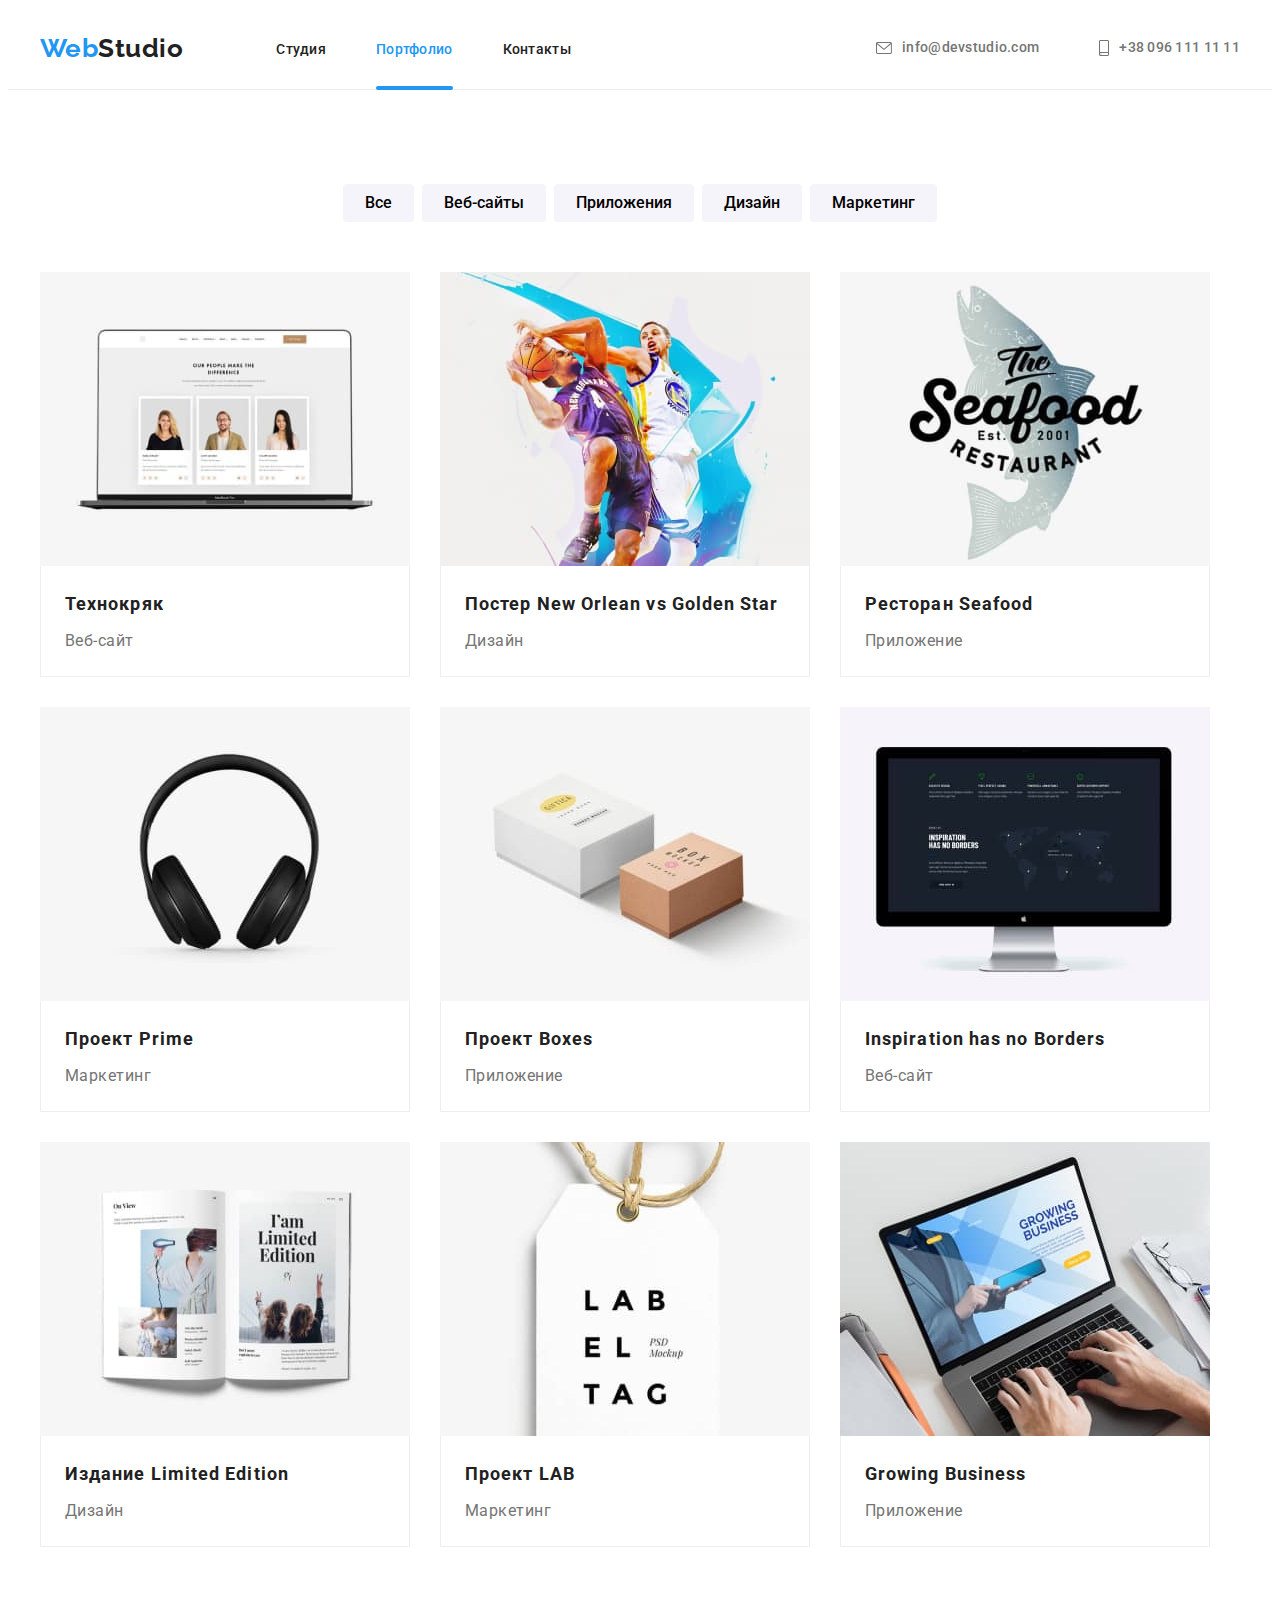
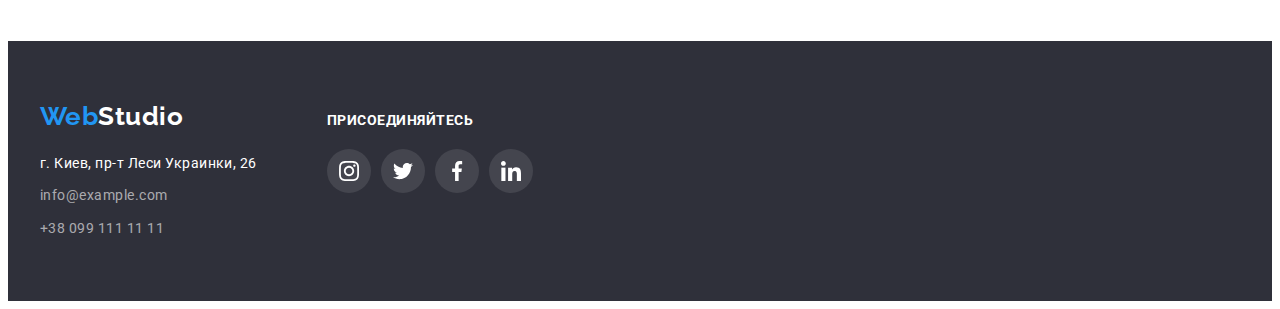
==== portfolio.html @ e8843f4b "ДЗ-6" ====
<!DOCTYPE html>
<html lang="ru">

  <head>
    <meta charset="UTF-8" />
    <meta http-equiv="X-UA-Compatible" content="IE=edge" />
    <meta name="viewport" content="width=device-width, initial-scale=1.0" />
    <title>WebStudio</title>
    <link 
      rel="stylesheet" 
      href="https://cdnjs.cloudflare.com/ajax/libs/modern-normalize/1.0.0/modern-normalize.min.css" integrity="sha512-ISS7cAi1PEhQ8jnbJpJZMd29NlhNj4AWYyLOSp2CE/CsHxTCu+r+t0D2yoJudVrd0/8fTVPUVDzY5Tvli75u/g==" crossorigin="anonymous" referrerpolicy="no-referrer" />
    <link rel="preconnect" href="https://fonts.gstatic.com" />
    <link
      href="https://fonts.googleapis.com/css2?family=Raleway:wght@700&family=Roboto:wght@400;500;700;900&display=swap"
      rel="stylesheet"/>
    <link rel="stylesheet" href="./css/styles.css">
  </head>

  <body>
    <!--Header-->
    <header class="header">
      <div class="container header-container">
        <nav class="header-navigation">
          <a class="logo logo-header link" href="./index.html "><span class="logo-accent">Web</span>Studio</a>
          <ul class="navigation-menu list">
            <li class="navigation-menu-item">
              <a class="link" href="./index.html">Студия</a>
            </li>
            <li class="navigation-menu-item">
              <a class="current link" href="./portfolio.html">Портфолио</a>
            </li>
            <li class="navigation-menu-item">
              <a class="link" href="">Контакты</a>
            </li>
          </ul>
        </nav>
        <ul class="contacts list">
          <li class="contacts-item">
            <a class="contacts-item-link link" href="mailto:info@devstudio.com">
              <svg width="16" height="12" class="header-icon">
                <use href="./images/icons.svg#icon-envelope"></use>
              </svg>
              info@devstudio.com
            </a>
          </li>
          <li class="contacts-item">
            <a class="contacts-item-link link" href="tel:+380961111111">
              <svg width="10" height="16" class="header-icon">
                <use href="./images/icons.svg#icon-smartphone"></use>
              </svg>
              +38 096 111 11 11
            </a>
          </li>
        </ul>
      </div>
    </header>

    <main>
      <section class="section">
        <div class="container">
          <h1 class="visually-hidden">Portfolio menu</h1>
          <ul class="filter-menu list">
            <li class="filter-item">
              <button class="portfolio-btn" type="button">Все</button>
            </li>
            <li class="filter-item">
              <button class="portfolio-btn" type="button">Веб-сайты</button>
            </li>
            <li class="filter-item">
              <button class="portfolio-btn" type="button">Приложения</button>
            </li>
            <li class="filter-item">
              <button class="portfolio-btn" type="button">Дизайн</button>
            </li>
            <li class="filter-item">
              <button class="portfolio-btn" type="button">Маркетинг</button>
            </li>
          </ul>

          <ul class="gallery list">
            <li class="gallery-item">
              <a class="gallery-list-link-wrapper link" href="">
                <div class="gallery-list-img-wrapper">
                  <img src="./images/portfolio-page/portfolio-menu-img.jpg" alt="макбук с сайтом" width="370" height="294">
                  <p class="overlay-portfolio">Технокряк это современная площадка распространения коронавируса. Компании используют эту платформу для цифрового шпионажа и атак на защищённые сервера конкурентов.</p>
                </div>
                <div class="gallery-item-content">
                  <h2 class="gallery-title">Технокряк</h2>
                  <p class="gallery-description">Веб-сайт</p>
                </div>
              </a>
            </li>
            <li class="gallery-item">
              <a class="gallery-list-link-wrapper link" href="">
                <div class="gallery-list-img-wrapper">
                  <img src="./images/portfolio-page/portfolio-menu-img-1.jpg" alt="баскетболисты" width="370" height="294">
                  <p class="overlay-portfolio">Технокряк это современная площадка распространения коронавируса. Компании используют эту платформу для цифрового шпионажа и атак на защищённые сервера конкурентов.</p>
                </div>
                <div class="gallery-item-content">
                  <h2 class="gallery-title">Постер <span lang="en">New Orlean vs Golden Star</span></h2>
                  <p class="gallery-description">Дизайн</p>
                </div>
              </a>
            </li>
            <li class="gallery-item"> 
              <a class="gallery-list-link-wrapper link" href="">
                <div class="gallery-list-img-wrapper">
                  <img src="./images/portfolio-page/portfolio-menu-img-2.jpg" alt="логотип ресторона" width="370" height="294">
                  <p class="overlay-portfolio">Технокряк это современная площадка распространения коронавируса. Компании используют эту платформу для цифрового шпионажа и атак на защищённые сервера конкурентов.</p>
                </div>
                <div class="gallery-item-content">
                  <h2 class="gallery-title">Ресторан <span lang="en">Seafood</span></h2>
                  <p class="gallery-description">Приложение</p>
                </div>
              </a>
            </li>
            <li class="gallery-item">
              <a class="gallery-list-link-wrapper link" href="">
                <div class="gallery-list-img-wrapper">
                  <img src="./images/portfolio-page/portfolio-menu-img-3.jpg" alt="наушники" width="370" height="294">
                  <p class="overlay-portfolio">Технокряк это современная площадка распространения коронавируса. Компании используют эту платформу для цифрового шпионажа и атак на защищённые сервера конкурентов.</p>
                </div>
                <div class="gallery-item-content">
                  <h2 class="gallery-title">Проект <span lang="en">Prime</span></h2>
                  <p class="gallery-description">Маркетинг</p>
                </div>
              </a>
            </li>
            <li class="gallery-item">
              <a class="gallery-list-link-wrapper link" href="">
                <div class="gallery-list-img-wrapper">
                  <img src="./images/portfolio-page/portfolio-menu-img-4.jpg" alt="мокап с коробками" width="370" height="294">
                  <p class="overlay-portfolio">Технокряк это современная площадка распространения коронавируса. Компании используют эту платформу для цифрового шпионажа и атак на защищённые сервера конкурентов.</p>
                </div>
                <div class="gallery-item-content">
                  <h2 class="gallery-title">Проект <span lang="en">Boxes</span></h2>
                  <p class="gallery-description">Приложение</p>
                </div>
              </a>
            </li>
            <li class="gallery-item">
              <a class="gallery-list-link-wrapper link" href="">
                <div class="gallery-list-img-wrapper">
                  <img src="./images/portfolio-page/portfolio-menu-img-5.jpg" alt="аймак" width="370" height="294">
                  <p class="overlay-portfolio">Технокряк это современная площадка распространения коронавируса. Компании используют эту платформу для цифрового шпионажа и атак на защищённые сервера конкурентов.</p>
                </div>
                <div class="gallery-item-content">
                  <h2 class="gallery-title" lang="en">Inspiration has no Borders</h2>
                  <p class="gallery-description">Веб-сайт</p>
                </div>
              </a>
            </li>
            <li class="gallery-item">
              <a class="gallery-list-link-wrapper link" href="">
                <div class="gallery-list-img-wrapper">
                  <img src="./images/portfolio-page/portfolio-menu-img-6.jpg" alt="журнал" width="370" height="294">
                  <p class="overlay-portfolio">Технокряк это современная площадка распространения коронавируса. Компании используют эту платформу для цифрового шпионажа и атак на защищённые сервера конкурентов.</p>
                </div>
                <div class="gallery-item-content">
                  <h2 class="gallery-title">Издание <span lang="en">Limited Edition</span></h2>
                  <p class="gallery-description">Дизайн</p>
                </div>
              </a>
            </li>
            <li class="gallery-item">
              <a class="gallery-list-link-wrapper link" href="">
                <div class="gallery-list-img-wrapper">
                  <img src="./images/portfolio-page/portfolio-menu-img-7.jpg" alt="мокап с биркой" width="370" height="294">
                  <p class="overlay-portfolio">Технокряк это современная площадка распространения коронавируса. Компании используют эту платформу для цифрового шпионажа и атак на защищённые сервера конкурентов.</p>
                </div>
                <div class="gallery-item-content">
                  <h2 class="gallery-title">Проект <span lang="en">LAB</span></h2>
                  <p class="gallery-description">Маркетинг</p>
                </div>
            </li>
            <li class="gallery-item">
              <a class="gallery-list-link-wrapper link" href="">
                <div class="gallery-list-img-wrapper">
                  <img src="./images/portfolio-page/portfolio-menu-img-8.jpg" alt="ноутбук с сайтом" width="370" height="294">
                  <p class="overlay-portfolio">Технокряк это современная площадка распространения коронавируса. Компании используют эту платформу для цифрового шпионажа и атак на защищённые сервера конкурентов.</p>
                </div>
                <div class="gallery-item-content">
                  <h2 class="gallery-title" lang="en">Growing Business</h2>
                  <p class="gallery-description">Приложение</p>
                </div>
              </a>
            </li>
          </ul>
        </div>
      </section>
    </main>

    <footer>
      <!--Footer-->
        <div class="footer-container container">
          <div class="footer-contacts-block">
            <a class="logo link" href=""><span class="logo-accent">Web</span><span class="logo-footer">Studio</span></a>
            <address>
              <ul class="footer-contacts list link">
                <li class="footer-contacts-item">
                  <a class="footer-map-link link" href="https://goo.gl/maps/vyTCDzWnWzaWJ4Vd6" target="_blank" rel="noopener noreferrer">г. Киев, пр-т Леси Украинки, 26</a>
                </li>
                <li class="footer-contacts-item">
                  <a class="footer-contacts-link link" href="mailto:info@example.com">info@example.com</a>
                </li>
                <li class="footer-contacts-item">
                  <a class="footer-contacts-link link" href="tel:+380991111111">+38 099 111 11 11</a>
                </li>
              </ul>
            </address>
          </div>
          <div class="footer-icons">
            <h3 class="description-title footer-description">присоединяйтесь</h3>
            <ul class="footer-social-list list">
              <li class="footer-list-item">
                <a href="" class="footer-list-link link">
                  <svg width="20" height="20" class="footer-list-icon">
                    <use href="./images/icons.svg#icon-instagram"></use>
                  </svg>
                </a>
              </li>
              <li class="footer-list-item">
                <a href="" class="footer-list-link link">
                  <svg width="20" height="20" class="footer-list-icon">
                    <use href="./images/icons.svg#icon-twitter"></use>
                  </svg>
                </a>
              <li class="footer-list-item">
                <a href="" class="footer-list-link link">
                  <svg width="20" height="20" class="footer-list-icon">
                    <use href="./images/icons.svg#icon-facebook"></use>
                  </svg>
                </a>
              </li>
              <li class="footer-list-item">
                <a href="" class="footer-list-link link">
                  <svg width="20" height="20" class="footer-list-icon">
                    <use href="./images/icons.svg#icon-linkedin"></use>
                  </svg>
                </a>
              </li>
            </ul>
          </div>
        </div>
    </footer>
  </body>
</html>
---- css/styles.css ----
/* кастомные свойства */
:root {
  --main-font: Roboto, sans-serif;
  --secondary-font: Raleway, sans-serif;
  --accent-color: #2196f3;
  --main-color: #212121;
  --secondary-color: #ffffff;
  --third-color: #757575;
  --main-background-color: #2f303a;
  --secondary-background-color: #f5f4fa;
}

/* сброс в тексте */
h1,
h2,
h3,
h4,
h5,
h6,
p {
  margin-top: 0;
  margin-bottom: 0;
}

/* сброс в списках */
ul,
ol {
  margin-top: 0;
  margin-bottom: 0;
  padding-left: 0;
}

/* переопределение изображений */
img {
  display: block;
}

/* убрать точки со списков */
.list {
  list-style: none;
}

/* убрать подчёркивание у ссылки */
.link {
  text-decoration: none;
}

.section {
  padding-top: 94px;
  padding-bottom: 94px;
}

.container {
  width: 1200px;
  padding-left: 15px;
  padding-right: 15px;
  margin: 0 auto;
}

.visually-hidden {
  position: absolute;
  width: 1px;
  height: 1px;
  margin: -1px;
  border: 0;
  padding: 0;

  white-space: nowrap;
  clip-path: inset(100%);
  clip: rect(0 0 0 0);
  overflow: hidden;
}

/* наследование */
body {
  font-family: var(--main-font);
  color: var(--main-color);
  letter-spacing: 0.03em;
}

/* ==== COMPONENTS ==== */
.logo {
  font-family: var(--secondary-font);
  font-weight: 700;
  font-size: 26px;
  line-height: 1.19;

  color: var(--main-color);
}

.logo-accent {
  color: var(--accent-color);
}

.logo-footer {
  color: var(--secondary-color);
}

.suptitle {
  font-weight: 700;
  font-size: 36px;
  line-height: 1.167;
  text-align: center;

  color: var(--main-color);
  margin-bottom: 50px;
}

.social-list {
  display: flex;
  justify-content: space-between;
}

.social-list-link {
  display: flex;
  align-items: center;
  justify-content: center;
  width: 44px;
  height: 44px;
  background-color: var(--secondary-color);
  border-radius: 50%;
  transition: background-color 250ms cubic-bezier(0.4, 0, 0.2, 1);
}

.social-list-link:hover,
.social-list-link:focus {
  background-color: var(--accent-color);
}

.social-list-icon {
  fill: #AFB1B8;
  transition: fill 250ms cubic-bezier(0.4, 0, 0.2, 1);
}

.social-list-link:hover .social-list-icon,
.social-list-link:focus .social-list-icon {
  fill: #FFFFFF;
}

address {
  font-style: normal;
}
/* ==== END COMPONENTS ==== */

/* ==== HEADER ==== */

.header {
  padding-top: 25px;
  padding-bottom: 25px;
  border-bottom: 1px solid #ececec;
}

.header-container,
.header-navigation,
.navigation-menu {
  display: flex;
  align-items: center;
  justify-content: space-between;
}

.logo-header {
  margin-right: 93px;
}

.navigation-menu-item .link {
  padding-top: 32px;
  padding-bottom: 32px;
}

.navigation-menu-item:not(:last-child) {
  margin-right: 50px;
}

.navigation-menu .link.current {
  position: relative;
  color: var(--accent-color);
}

.navigation-menu-item .current::after {
  position: absolute;
  left: 0;
  bottom: -1px;
  display: block;
  content: '';
  width: 100%;
  height: 4px;
  background-color: var(--accent-color);
  border-radius: 2px;
}

.navigation-menu .link{
  font-weight: 500;
  font-size: 14px;
  line-height: 1.14;
  letter-spacing: 0.02em;

  color: var(--main-color);
  transition: color 250ms cubic-bezier(0.4, 0, 0.2, 1);
}

.navigation-menu-item .link:hover,
.navigation-menu-item .link:focus {
  color: var(--accent-color);
}

.contacts {
  display: flex;
  align-items: center;
}

.contacts-item {
  display: flex;
  align-items: center;
}

.contacts-item-link {
  display: inline-flex;
  align-items: center;
  color: inherit;
  font-weight: 500;
  font-size: 14px;
  line-height: 1.14;
  letter-spacing: 0.02em;

  color: var(--third-color);
  margin-left: 10px;
  transition: color 250ms cubic-bezier(0.4, 0, 0.2, 1);
}

.contacts-item-link:hover,
.contacts-item-link:focus {
  color: var(--accent-color);
}

.header-icon {
  fill: currentColor;
  margin-right: 10px;
  transition: fill 250ms cubic-bezier(0.4, 0, 0.2, 1);
}

.contacts-item:not(:last-child) {
  margin-right: 50px;
}
/* ==== END HEADER ==== */

/* ==== HERO ==== */
.hero-section {
  max-width: 1600px;
  height: 600px;
  padding: 200px 0;
  margin: 0 auto;
  background-color: #C4C4C4;;
  background-image: linear-gradient(
    rgba(47, 48, 58, 0.4),
    rgba(47, 48, 58, 0.4)), 
    url(../images/main-page/bg.jpg);
  background-repeat: no-repeat;
  background-position: center;
  background-size: cover;
  text-align: center;
}

.hero-title {
  width: 696px;
  font-weight: 900;
  font-size: 44px;
  line-height: 1.36;
  text-align: center;
  letter-spacing: 0.06em;
  text-transform: uppercase;

  color: var(--secondary-color);
  margin: 0 auto 30px ;
}

.modal-btn {
  box-shadow: 0px 4px 4px rgba(0, 0, 0, 0.15);
  border: none;
  border-radius: 4px;
  font-weight: 700;
  font-size: 16px;
  line-height: 1.87;
  letter-spacing: 0.06em;

  color: var(--secondary-color);
  background-color: var(--accent-color);
  cursor: pointer;
  padding: 10px 32px;
  transition: background-color 250ms cubic-bezier(0.4, 0, 0.2, 1),
  box-shadow 250ms cubic-bezier(0.4, 0, 0.2, 1);
}

.modal-btn:hover,
.modal-btn:focus {
  background-color: #188ce8;
}
/* ==== END HERO ==== */

/* ==== MAIN ==== */

/* ==== Our advantages section ==== */
.advantages-section {
  padding-top: 94px;
}

.advantages-contant {
  display: flex;
  align-items: center;
  justify-content: center;
  height: 120px;
  background-color: #F5F4FA;
  border-radius: 4px;
  margin-bottom: 30px;
}

.advantages {
  display: flex;
  flex-wrap: wrap;
  margin-left: -30px;
  margin-top: -30px;
}

.advantages-item {
  flex-basis: calc((100% - 120px) / 4);
  margin-left: 30px;
  margin-top: 30px;
}

.description-title {
  font-weight: 700;
  font-size: 14px;
  line-height: 1.14;
  text-transform: uppercase;
  margin-bottom: 10px;
}

.description {
  font-size: 14px;
  line-height: 1.71;

  color: var(--third-color);
}
/* ==== END Our advantages section ==== */

/* ==== Work skills galery ==== */
.skills-gallery {
  display: flex;
  flex-wrap: wrap;
  margin-left: -30px;
  margin-top: -30px;
}

.skills-gallery-item {
  position: relative;
  flex-basis: calc((100% - 90px) / 3);
  margin-left: 30px;
  margin-top: 30px;
}

.skills-gallery-title {
  position: absolute;
  bottom: 0;
  left: 0;
  width: 100%;

  padding-top: 27px;
  padding-bottom: 27px;

  font-size: 14px;
  line-height: 1.14;
  text-align: center;
  text-transform: uppercase;
  color: var(--secondary-color);
  background: rgba(47, 48, 58, 0.8);
}
/* ==== END Work skills galery ==== */

/* ==== Our team section ==== */
.team-section {
  background-color: var(--secondary-background-color);
}

.team {
  display: flex;
  flex-wrap: wrap;
  margin-left: -30px;
  margin-top: -30px;

}

.team-item {
  flex-basis: calc((100% - 120px) / 4);
  margin-left: 30px;
  margin-top: 30px;
  background-color: #fff;
  box-shadow: 
    0px 1px 3px rgba(0, 0, 0, 0.12),
    0px 1px 1px rgba(0, 0, 0, 0.14),
    0px 2px 1px rgba(0, 0, 0, 0.2);
  border-radius: 0px 0px 4px 4px;
}

.team-item-contant {
  padding: 30px 32px;
}

.team-title {
  font-weight: 500;
  font-size: 16px;
  line-height: 1.19;
  text-align: center;
  margin-bottom: 10px;
}

.team-description {
  font-size: 16px;
  line-height: 1.19;
  text-align: center;

  color: var(--third-color);
  margin-bottom: 16px;
}
/* ==== END Our team section ==== */

/* ==== Regular customers section ==== */

.customers-list-link {
  display: flex;
  justify-content: center;
  align-items: center;
  border: 1px solid #AFB1B8;
  border-radius: 4px;
  width: 170px;
  height: 92px;
  fill: #AFB1B8;
  transition: border 250ms cubic-bezier(0.4, 0, 0.2, 1),
  fill 250ms cubic-bezier(0.4, 0, 0.2, 1);
}

.customers {
  display: flex;
  flex-wrap: wrap;
  margin-left: -30px;
  margin-top: -30px;
}

.customers-item {
  flex-basis: calc((100% - 180px) / 6);
  margin-left: 30px;
  margin-top: 30px;
}

.customers-list-link:hover,
.customers-list-link:focus {
  border-color: var(--accent-color);
  fill: var(--accent-color);
}

/* ==== END Regular customers section ==== */

/* ==== FOOTER ==== */
footer {
  background-color: var(--main-background-color);
  padding-top: 60px;
  padding-bottom: 60px;
}

.footer-container {
  display: flex;
  align-items: baseline;
}

.footer-contacts-block {
  margin-right: 70px;
}

address {
  margin-top: 20px;
}

.footer-contacts-item:not(:last-child) {
  margin-bottom: 9px;
}

.footer-social-list {
  display: flex;
}

.footer-map-link {
  font-weight: 400;
  font-size: 14px;
  line-height: 1.71;
  color: #ffffff;
}

.footer-map-link:hover,
.footer-map-link:focus {
  color: var(--accent-color);
}

.footer-contacts-link {
  font-size: 14px;
  line-height: 1.71;
  color: rgba(255, 255, 255, 0.6);
  transition: color 250ms cubic-bezier(0.4, 0, 0.2, 1);
}

.footer-contacts-link:hover,
.footer-contacts-link:focus {
  color: var(--accent-color);
}

.footer-description {
  text-transform: uppercase;
  color: var(--secondary-color);
  margin-bottom: 20px;
}

.footer-list-item:not(:last-child) {
  margin-right: 10px;
}

.footer-list-link {
  align-items: center;
  justify-content: center;
  display: flex;
  width: 44px;
  height: 44px;
  text-decoration: none;
  fill: var(--secondary-color);
  background: rgba(255, 255, 255, 0.1);
  border-radius: 50%;
  transition: background-color 250ms cubic-bezier(0.4, 0, 0.2, 1);
}

.footer-list-link:hover,
.footer-list-link:focus {
  background-color: var(--accent-color);
}

.footer-list-icon {
  fill: var(--secondary-color);
}

/* ==== END FOOTER ==== */

/* ==== PORTFOLIO ==== */

.portfolio-btn {
  display: inline-block;
  font-family: inherit;
  font-weight: 500;
  font-size: 16px;
  line-height: 1.62;
  cursor: pointer;
  background-color: var(--secondary-background-color);
  border-radius: 4px;
  border: none;
  padding: 6px 22px;
  transition: color 250ms cubic-bezier(0.4, 0, 0.2, 1),
  background-color 250ms cubic-bezier(0.4, 0, 0.2, 1),
  box-shadow 250ms cubic-bezier(0.4, 0, 0.2, 1);
}

.portfolio-btn:hover,
.portfolio-btn:focus {
  color: var(--secondary-color);
  background-color: var(--accent-color);
  box-shadow: 
    0px 3px 1px rgba(0, 0, 0, 0.1), 
    0px 1px 2px rgba(0, 0, 0, 0.08), 
    0px 2px 2px rgba(0, 0, 0, 0.12);
}

.filter-menu {
  display: flex;
  flex-flow: row nowrap;
  justify-content: center;
  margin-bottom: 50px;
}

.filter-item:not(:first-child) {
  margin-left: 8px;
}

.gallery {
  display: flex;
  flex-wrap: wrap;
  margin-left: -30px;
  margin-top: -30px;
}

.gallery-item {
  flex-basis: calc((100% - 120px) / 4);
  margin-left: 30px;
  margin-top: 30px;
  background: #ffffff;
}

.gallery-item:hover,
.gallery-item:focus {
  box-shadow: 
    0px 1px 1px rgba(0, 0, 0, 0.12),
    0px 4px 4px rgba(0, 0, 0, 0.06),
    1px 4px 6px rgba(0, 0, 0, 0.16);
}

.gallery-list-img-wrapper {
  position: relative;
  overflow: hidden;
}

.overlay-portfolio {
  position: absolute;
  left: 0;
  bottom: 0;
  width: 100%;
  height: 100%;
  overflow: auto ;
  transform: translateY(100%);
  transition: transform 250ms cubic-bezier(0.4, 0, 0.2, 1);

  font-size: 18px;
  line-height: 1.56;
  letter-spacing: 0.03em;
  padding: 63px 24px;
  color: var(--secondary-color);
  background-color: rgba(33, 150, 243, 0.9);
}

.gallery-list-link-wrapper:hover .overlay-portfolio,
.gallery-list-link-wrapper:focus .overlay-portfolio {
  transform: translateY(0%);
}

.gallery-item-content {
  padding: 20px 24px;
  border: 1px solid #eeeeee;
  border-top: none;
}

.gallery-title {
  font-weight: 700;
  font-size: 18px;
  line-height: 2;
  letter-spacing: 0.06em;

  color: var(--main-color);
  margin-bottom: 4px;
}

.gallery-description {
  font-size: 16px;
  line-height: 1.87;

  color: var(--third-color);
}
/* ==== END PORTFOLIO ==== */

/* ==== MODAL WINDOW ==== */
.backdrop {
  position: fixed;
  top: 0;
  left: 0;
  width: 100vw;
  height: 100vh;
  background-color: rgba(0, 0, 0, 0.2);
  z-index: 100;
  opacity: 1;
  transition: opacity 250ms  cubic-bezier(0.4, 0, 0.2, 1),
              visibility 250ms  cubic-bezier(0.4, 0, 0.2, 1);
}

.is-hidden {
  opacity: 0;
  visibility: hidden;
  pointer-events: none;
}

.modal {
  position: absolute;
  top: 50%;
  left: 50%;
  opacity: 1;
  transform: translate(-50%,-50%) scale(1);
  transition: opacity 250ms  cubic-bezier(0.4, 0, 0.2, 1),
              visibility 250ms  cubic-bezier(0.4, 0, 0.2, 1);
  width: 528px;
  height: 581px;
  padding: 40px;
  background-color: var(--secondary-color);
  box-shadow: 
  0px 1px 3px rgba(0, 0, 0, 0.12), 
  0px 1px 1px rgba(0, 0, 0, 0.14), 
  0px 2px 1px rgba(0, 0, 0, 0.2);
  border-radius: 4px;
}

.modal-close-button {
  position: absolute;
  display: flex;
  align-items: center;
  justify-content: center;
  top: 8px;
  right: 8px;    
  width: 30px;
  height: 30px;
  background-color: transparent;
  border-radius: 50%;
  border: 1px solid rgba(0, 0, 0, 0.1);
  cursor: pointer;
}

.modal-close-icon {
  fill: currentColor;
  transition: fill 250ms cubic-bezier(0.4, 0, 0.2, 1);
}

.modal-close-button:hover .modal-close-icon,
.modal-close-button:focus .modal-close-icon {
  fill: var(--accent-color);
}

.modal-form {
  display: flex;
  flex-direction: column;
  width: 448px;
}

.modal-form-head {
  font-weight: 700;
  text-align: center;
  font-size: 20px;
  line-height: 1.15;
  margin-bottom: 12px;
  color: var(--main-color);
}

.modal-form-field {
  font-weight: 400;
  font-size: 12px;
  line-height: 1.16;
  letter-spacing: 0.01em;
  color: var(--third-color);

}

.modal-form-input-wrapper {
  position: relative;
  display: block;
  margin-top: 4px;
  margin-bottom: 10px;
}

.modal-form-input {
  width: 100%;
  height: 40px;
  border: 1px solid rgba(33, 33, 33, 0.2);
  border-radius: 4px;
  padding: 11px 12px 11px 42px;
  transition: border 250ms cubic-bezier(0.4, 0, 0.2, 1);
}

.modal-icon {
  position: absolute;
  top: 50%;
  left: 12px;
  transform: translateY(-50%);
  display: block;
}

.modal-form-field:focus-within .modal-form-input {
  outline: var(--accent-color);
  border: 1px solid var(--accent-color);
}

.modal-form-input:focus {
  border-color: var(--accent-color);
  outline: none;
}

.modal-form-input:focus + .modal-icon {
  fill: var(--accent-color);
}

.modal-form-message {
  height: 120px;
  width: 100%;
  border: 1px solid rgba(33, 33, 33, 0.2);
  border-radius: 4px;
  resize: none;
  padding: 12px 16px;
  margin-top: 4px;
}

.modal-form-message::placeholder {
  font-weight: 400;
  font-size: 14px;
  line-height: 1.14;
  letter-spacing: 0.01em;
  color: rgba(117, 117, 117, 0.5);
}

.modal-form-message:focus {
  outline: none;
  border-color: var(--accent-color);
}

.modal-form-checkbox-policy::before {
  display: block;
  content: "";
  width: 16px;
  height: 15px;
  border: 2px solid  var(--main-color) ;
  cursor: pointer;
  border-radius: 2px;
}

.modal-form-checkbox:checked + .modal-form-checkbox-policy::before {
  display: block;
  background-size: contain;
  border-radius: 2px;
  background: url(../images/for-sprite/icon-check.svg) no-repeat;
  border-color: var(--accent-color);
  background-color: var(--accent-color);
  position: relative;
  align-items: center;
  justify-content: center;
}

.visually-hidden-for-modal-window {
  position: absolute !important;
  width: 1px;
  height: 1px;
  margin: -1px;
  border: 0;
  padding: 0;

  white-space: nowrap;
  clip-path: inset(100%);
  clip: rect(0 0 0 0);
  overflow: hidden;
}

/* ==== END MODAL WINDOW ==== */
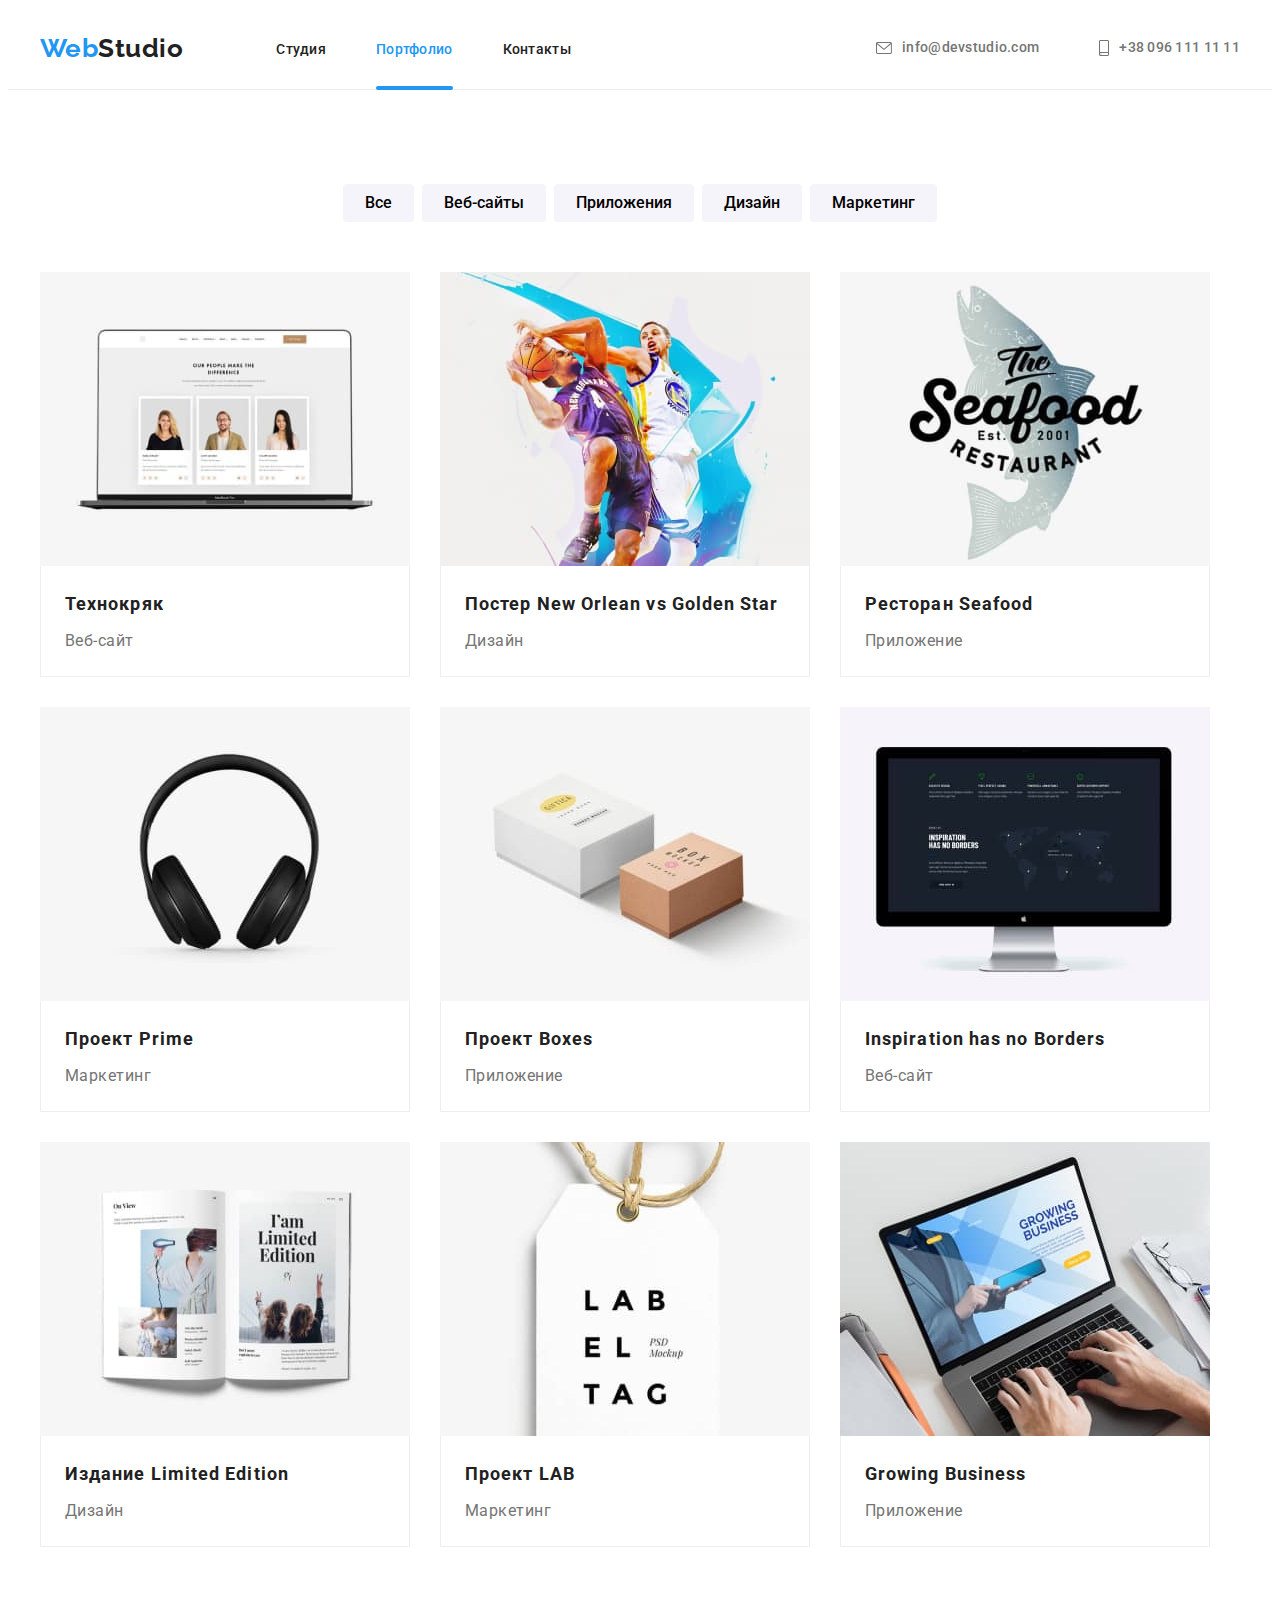
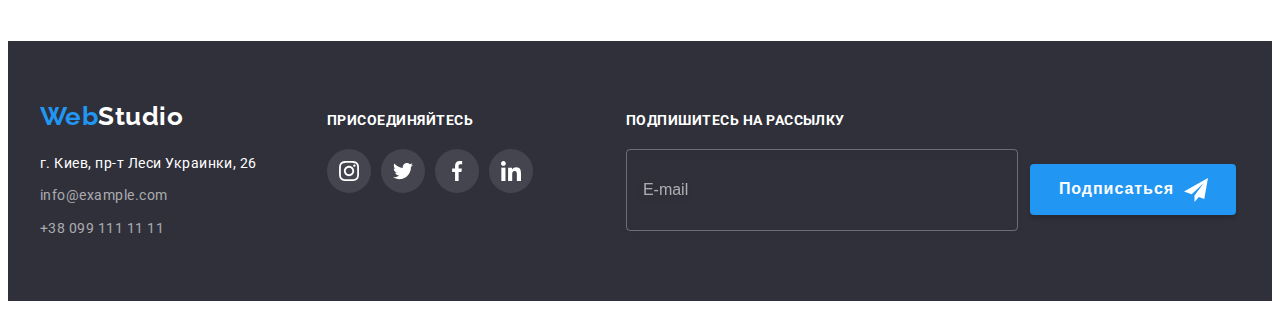
==== commit 01f91180: "ДЗ-6" ====
--- a/portfolio.html
+++ b/portfolio.html
@@ -241,6 +241,20 @@
               </li>
             </ul>
           </div>
+          <form class="footer-form" action="#" method="POST">
+            <h3 class="description-title footer-description">Подпишитесь на рассылку</h3>
+            <div class="footer-subscription">
+                <label class="subscription-label">
+                    <input class="subscription-input" type="email" name="email" placeholder="E-mail">
+                </label>
+                <button type="submit" class="subscription-button">
+                    <span class="submit-text">Подписаться</span>
+                    <svg width="24" height="24">
+                        <use href="./images/icons.svg#icon-send"></use>
+                    </svg>
+                </button>
+            </div>
+          </form>
         </div>
     </footer>
   </body>
--- a/css/styles.css
+++ b/css/styles.css
@@ -8,6 +8,8 @@
   --third-color: #757575;
   --main-background-color: #2f303a;
   --secondary-background-color: #f5f4fa;
+  --transition-duration: 250ms;
+  --transition-timing-function: cubic-bezier(0.4, 0, 0.2, 1);
 }
 
 /* сброс в тексте */
@@ -119,7 +121,7 @@
   height: 44px;
   background-color: var(--secondary-color);
   border-radius: 50%;
-  transition: background-color 250ms cubic-bezier(0.4, 0, 0.2, 1);
+  transition: background-color var(--transition-duration) var(--transition-timing-function);
 }
 
 .social-list-link:hover,
@@ -129,7 +131,7 @@
 
 .social-list-icon {
   fill: #AFB1B8;
-  transition: fill 250ms cubic-bezier(0.4, 0, 0.2, 1);
+  transition: fill var(--transition-duration) var(--transition-timing-function);
 }
 
 .social-list-link:hover .social-list-icon,
@@ -195,7 +197,7 @@
   letter-spacing: 0.02em;
 
   color: var(--main-color);
-  transition: color 250ms cubic-bezier(0.4, 0, 0.2, 1);
+  transition: color var(--transition-duration) var(--transition-timing-function);
 }
 
 .navigation-menu-item .link:hover,
@@ -224,7 +226,7 @@
 
   color: var(--third-color);
   margin-left: 10px;
-  transition: color 250ms cubic-bezier(0.4, 0, 0.2, 1);
+  transition: color var(--transition-duration) var(--transition-timing-function);
 }
 
 .contacts-item-link:hover,
@@ -235,7 +237,7 @@
 .header-icon {
   fill: currentColor;
   margin-right: 10px;
-  transition: fill 250ms cubic-bezier(0.4, 0, 0.2, 1);
+  transition: fill var(--transition-duration) var(--transition-timing-function);
 }
 
 .contacts-item:not(:last-child) {
@@ -286,8 +288,8 @@
   background-color: var(--accent-color);
   cursor: pointer;
   padding: 10px 32px;
-  transition: background-color 250ms cubic-bezier(0.4, 0, 0.2, 1),
-  box-shadow 250ms cubic-bezier(0.4, 0, 0.2, 1);
+  transition: background-color var(--transition-duration) var(--transition-timing-function),
+  box-shadow var(--transition-duration) var(--transition-timing-function);
 }
 
 .modal-btn:hover,
@@ -433,8 +435,8 @@
   width: 170px;
   height: 92px;
   fill: #AFB1B8;
-  transition: border 250ms cubic-bezier(0.4, 0, 0.2, 1),
-  fill 250ms cubic-bezier(0.4, 0, 0.2, 1);
+  transition: border var(--transition-duration) var(--transition-timing-function),
+  fill var(--transition-duration) var(--transition-timing-function);
 }
 
 .customers {
@@ -508,6 +510,10 @@
 .footer-contacts-link:hover,
 .footer-contacts-link:focus {
   color: var(--accent-color);
+}
+
+.footer-icons {
+  margin-right: 93px;
 }
 
 .footer-description {
@@ -530,7 +536,7 @@
   fill: var(--secondary-color);
   background: rgba(255, 255, 255, 0.1);
   border-radius: 50%;
-  transition: background-color 250ms cubic-bezier(0.4, 0, 0.2, 1);
+  transition: background-color var(--transition-duration) var(--transition-timing-function);
 }
 
 .footer-list-link:hover,
@@ -557,9 +563,9 @@
   border-radius: 4px;
   border: none;
   padding: 6px 22px;
-  transition: color 250ms cubic-bezier(0.4, 0, 0.2, 1),
-  background-color 250ms cubic-bezier(0.4, 0, 0.2, 1),
-  box-shadow 250ms cubic-bezier(0.4, 0, 0.2, 1);
+  transition: color var(--transition-duration) var(--transition-timing-function),
+  background-color var(--transition-duration) var(--transition-timing-function),
+  box-shadow var(--transition-duration) var(--transition-timing-function);
 }
 
 .portfolio-btn:hover,
@@ -618,7 +624,7 @@
   height: 100%;
   overflow: auto ;
   transform: translateY(100%);
-  transition: transform 250ms cubic-bezier(0.4, 0, 0.2, 1);
+  transition: transform var(--transition-duration) var(--transition-timing-function);
 
   font-size: 18px;
   line-height: 1.56;
@@ -654,6 +660,61 @@
   line-height: 1.87;
 
   color: var(--third-color);
+}
+
+.footer-form {
+  padding-top: 12px;
+}
+
+.footer-subscription {
+  display: flex;
+  align-items: center;
+}
+
+.subscription-input {
+  width: 358px;
+  height: 50px;
+  margin-right: 12px;
+  padding: 15px 16px;
+  font-size: 16px;
+  line-height: 1.25;
+  background: transparent;
+  color: var(--secondary-color);
+  border: 1px solid rgba(255, 255, 255, 0.3);
+  filter: drop-shadow(0px 4px 4px rgba(0, 0, 0, 0.15));
+  border-radius: 4px;
+}
+
+.subscription-label .subscription-input::placeholder {
+  font-size: 16px;
+  color: rgba(255, 255, 255, 0.6);
+}
+
+.subscription-button {
+  display: flex;
+  align-items: center;
+
+  padding: 10px 28px 10px 29px;
+  background-color: var(--accent-color);
+  box-shadow: 0px 4px 4px rgba(0, 0, 0, 0.15);
+  border-radius: 4px;
+  border: none;
+  transition: background-color var(--transition-duration) var(--transition-timing-function);
+  cursor: pointer;
+}
+
+.subscription-button:hover,
+.subscription-button:focus {
+  background-color: #188CE8;;
+}
+
+.submit-text {
+  font-weight: 700;
+  font-size: 16px;
+  line-height: 1.9;
+  letter-spacing: 0.06em;
+  margin-right: 10px;
+  color: var(--secondary-color);
 }
 /* ==== END PORTFOLIO ==== */
 
@@ -667,8 +728,8 @@
   background-color: rgba(0, 0, 0, 0.2);
   z-index: 100;
   opacity: 1;
-  transition: opacity 250ms  cubic-bezier(0.4, 0, 0.2, 1),
-              visibility 250ms  cubic-bezier(0.4, 0, 0.2, 1);
+  transition: opacity var(--transition-duration) var(--transition-timing-function),
+              visibility var(--transition-duration) var(--transition-timing-function);
 }
 
 .is-hidden {
@@ -683,8 +744,8 @@
   left: 50%;
   opacity: 1;
   transform: translate(-50%,-50%) scale(1);
-  transition: opacity 250ms  cubic-bezier(0.4, 0, 0.2, 1),
-              visibility 250ms  cubic-bezier(0.4, 0, 0.2, 1);
+  transition: opacity var(--transition-duration) var(--transition-timing-function),
+              visibility var(--transition-duration) var(--transition-timing-function);
   width: 528px;
   height: 581px;
   padding: 40px;
@@ -713,7 +774,7 @@
 
 .modal-close-icon {
   fill: currentColor;
-  transition: fill 250ms cubic-bezier(0.4, 0, 0.2, 1);
+  transition: fillvar(--transition-duration) var(--transition-timing-function);
 }
 
 .modal-close-button:hover .modal-close-icon,
@@ -758,7 +819,7 @@
   border: 1px solid rgba(33, 33, 33, 0.2);
   border-radius: 4px;
   padding: 11px 12px 11px 42px;
-  transition: border 250ms cubic-bezier(0.4, 0, 0.2, 1);
+  transition: bordervar(--transition-duration) var(--transition-timing-function);
 }
 
 .modal-icon {
@@ -791,6 +852,7 @@
   resize: none;
   padding: 12px 16px;
   margin-top: 4px;
+  margin-bottom: 20px;
 }
 
 .modal-form-message::placeholder {
@@ -806,40 +868,69 @@
   border-color: var(--accent-color);
 }
 
+.modal-form-checkbox-policy {
+  font-weight: 400;
+  font-size: 14px;
+  line-height: 1.7em;
+  color: var(--third-color);
+}
+
 .modal-form-checkbox-policy::before {
-  display: block;
+  display: inline-block;
+  vertical-align: middle;
   content: "";
   width: 16px;
   height: 15px;
   border: 2px solid  var(--main-color) ;
   cursor: pointer;
   border-radius: 2px;
+  margin-left: 13px;
+  margin-right: 7px;
 }
 
 .modal-form-checkbox:checked + .modal-form-checkbox-policy::before {
   display: block;
-  background-size: contain;
   border-radius: 2px;
   background: url(../images/for-sprite/icon-check.svg) no-repeat;
   border-color: var(--accent-color);
   background-color: var(--accent-color);
-  position: relative;
-  align-items: center;
-  justify-content: center;
 }
 
 .visually-hidden-for-modal-window {
   position: absolute !important;
-  width: 1px;
-  height: 1px;
-  margin: -1px;
-  border: 0;
-  padding: 0;
-
-  white-space: nowrap;
-  clip-path: inset(100%);
-  clip: rect(0 0 0 0);
+  clip: rect(1px 1px 1px 1px);
+  clip: rect(1px 1px 1px 1px);
+  width: 1px !important;
+  height: 1px !important;
+  border: 0 !important;
+  padding: 0 !important;
   overflow: hidden;
 }
 
+.modal-form-btn {
+  box-shadow: 0px 4px 4px rgba(0, 0, 0, 0.15);
+  border: none;
+  border-radius: 4px;
+  font-weight: 700;
+  font-size: 16px;
+  line-height: 1.87;
+  letter-spacing: 0.06em;
+  min-width: 200px;
+  min-height: 50px;
+  margin-top: 30px;
+
+  color: var(--secondary-color);
+  background-color: var(--accent-color);
+  cursor: pointer;
+  padding: 10px 32px;
+  transition: background-colorvar(--transition-duration) var(--transition-timing-function),
+  box-shadowvar(--transition-duration) var(--transition-timing-function);
+  align-self: center;
+}
+
+.modal-form-btn:hover,
+.modal-form-btn:focus {
+  background-color: #188ce8;
+}
+
 /* ==== END MODAL WINDOW ==== */
